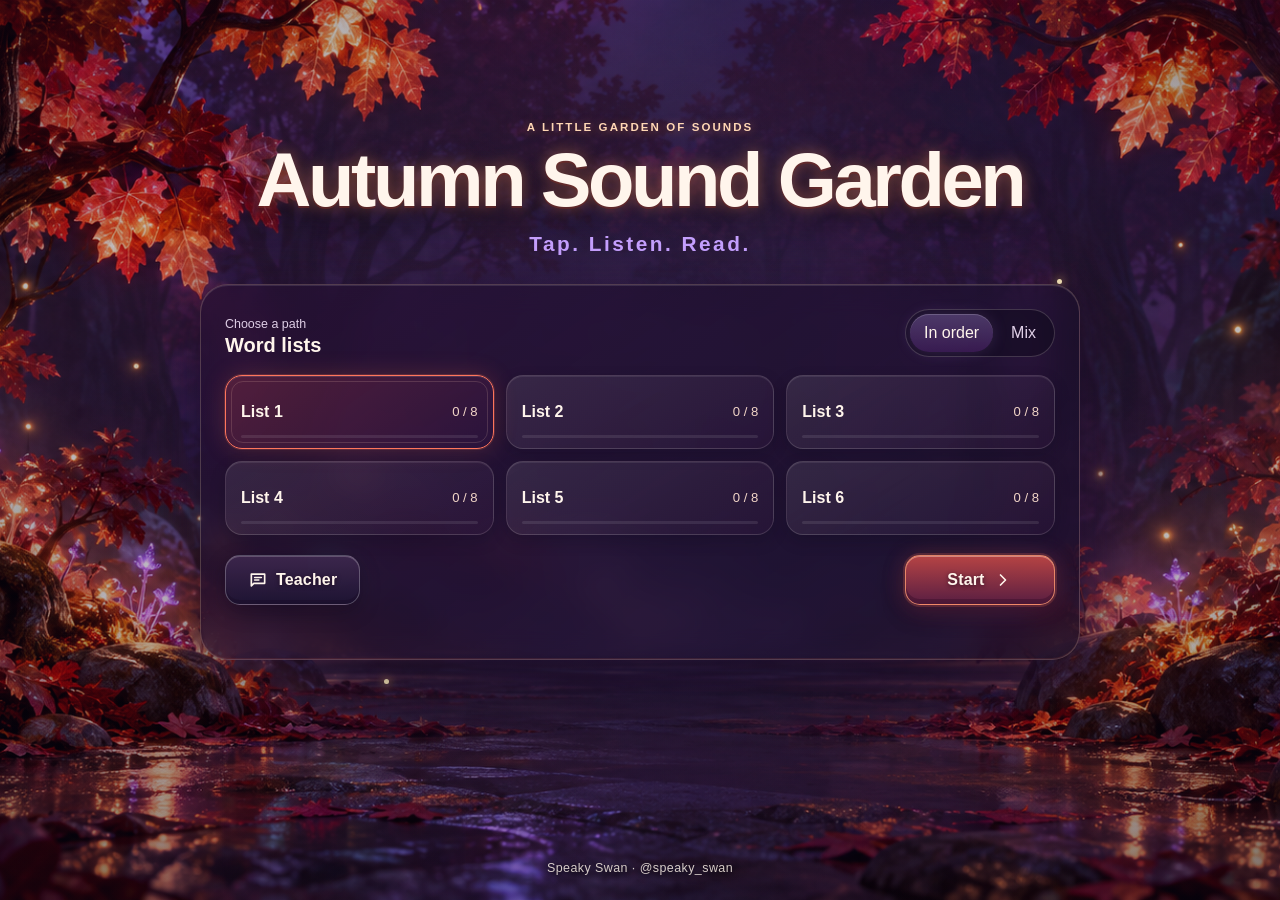
==== index.html @ d0f302c3 "Build Autumn Sound Garden phonics game" ====
<!doctype html>
<html lang="en">
<head>
  <meta charset="utf-8">
  <meta name="viewport" content="width=device-width, initial-scale=1, viewport-fit=cover">
  <meta name="theme-color" content="#190f2d">
  <meta name="description" content="A teacher-led phonics game for blending three-letter words.">
  <title>Autumn Sound Garden</title>
  <link rel="icon" href="data:image/svg+xml,%3Csvg xmlns='http://www.w3.org/2000/svg' viewBox='0 0 64 64'%3E%3Cpath fill='%23e9854b' d='M54 8C31 8 13 21 10 43c10 8 25 7 35-3C54 31 57 18 54 8Z'/%3E%3Cpath fill='none' stroke='%23fff5ec' stroke-width='4' stroke-linecap='round' d='M10 54c9-17 20-27 35-36'/%3E%3C/svg%3E">
  <link rel="stylesheet" href="styles.css">
</head>
<body>
  <div class="forest" aria-hidden="true"></div>
  <div class="ambient" aria-hidden="true">
    <i class="firefly f1"></i><i class="firefly f2"></i><i class="firefly f3"></i><i class="firefly f4"></i>
    <i class="leaf l1"></i><i class="leaf l2"></i><i class="leaf l3"></i><i class="leaf l4"></i>
  </div>

  <main class="app-shell">
    <section id="start-screen" class="screen start-screen active" aria-labelledby="start-title">
      <div class="brand-lockup">
        <span class="eyebrow">A little garden of sounds</span>
        <h1 id="start-title">Autumn Sound Garden</h1>
        <p class="tagline">Tap. Listen. Read.</p>
      </div>

      <div class="start-panel glass-panel">
        <div class="list-heading">
          <div>
            <span class="step-label">Choose a path</span>
            <h2>Word lists</h2>
          </div>
          <div class="order-control" aria-label="Word order">
            <button class="order-option active" type="button" data-order="in-order" aria-pressed="true">In order</button>
            <button class="order-option" type="button" data-order="mix" aria-pressed="false">Mix</button>
          </div>
        </div>
        <div id="list-grid" class="list-grid" aria-label="Choose a word list"></div>
        <div class="start-actions">
          <button id="teacher-button" class="button button-quiet" type="button">
            <svg aria-hidden="true" viewBox="0 0 24 24"><path d="M4 5h16v11H7l-3 3V5Z"/><path d="M8 9h8M8 12h5"/></svg>
            Teacher
          </button>
          <button id="start-button" class="button button-primary" type="button">
            <span>Start</span>
            <svg aria-hidden="true" viewBox="0 0 24 24"><path d="m9 6 6 6-6 6"/></svg>
          </button>
        </div>
        <div id="start-status" class="inline-status" role="status" aria-live="polite"></div>
      </div>
    </section>

    <section id="game-screen" class="screen game-screen" aria-labelledby="game-title" hidden>
      <header class="game-header">
        <div class="session-badge">
          <span id="game-title">List 1</span>
          <span class="dot" aria-hidden="true"></span>
          <span id="word-counter">1 / 8</span>
        </div>
        <div class="icon-actions">
          <button id="home-button" class="icon-button" type="button" aria-label="Home" title="Home">
            <svg aria-hidden="true" viewBox="0 0 24 24"><path d="m3 11 9-8 9 8"/><path d="M5 10v10h14V10M9 20v-6h6v6"/></svg>
          </button>
          <button id="effects-button" class="icon-button" type="button" aria-label="Sound effects on" aria-pressed="true" title="Sound effects: decorative only. Letter sounds stay on.">
            <svg aria-hidden="true" viewBox="0 0 24 24"><path d="M11 5 6.5 9H3v6h3.5l4.5 4V5Z"/><path class="sound-wave" d="M15 9a4 4 0 0 1 0 6M18 6a8 8 0 0 1 0 12"/></svg>
          </button>
          <button id="fullscreen-button" class="icon-button" type="button" aria-label="Full screen" title="Full screen">
            <svg aria-hidden="true" viewBox="0 0 24 24"><path d="M8 3H3v5M16 3h5v5M21 16v5h-5M8 21H3v-5"/></svg>
          </button>
        </div>
      </header>

      <div class="game-content">
        <div class="instruction-block">
          <span class="eyebrow">Listen closely</span>
          <h1>Tap each letter. Listen to the sounds.</h1>
        </div>

        <div id="letter-row" class="letter-row" aria-label="Word sounds"></div>

        <div class="read-reveal" aria-live="polite">
          <div id="reading-feedback" class="reading-feedback" hidden>
            <svg class="success-star" aria-hidden="true" viewBox="0 0 64 64"><path d="m32 5 7.8 15.8 17.5 2.5-12.7 12.4 3 17.4L32 44.9 16.4 53l3-17.4L6.7 23.3l17.5-2.5L32 5Z"/></svg>
            <span>Great reading!</span>
          </div>
          <span id="reveal-prompt">&nbsp;</span>
          <strong id="revealed-word" aria-hidden="true">&nbsp;</strong>
        </div>

        <div class="game-controls">
          <button id="sound-out-button" class="button button-warm" type="button">Sound it out</button>
          <button id="read-button" class="button button-violet button-microphone" type="button" title="Read the word into the microphone" aria-pressed="false">
            <svg aria-hidden="true" viewBox="0 0 24 24"><rect x="9" y="3" width="6" height="12" rx="3"/><path d="M5 11a7 7 0 0 0 14 0M12 18v3M9 21h6"/></svg>
            <span>Read aloud</span>
          </button>
          <button id="next-button" class="button button-primary" type="button" disabled title="Read the word aloud first">Next</button>
        </div>
        <button id="back-button" class="back-button" type="button">
          <svg aria-hidden="true" viewBox="0 0 24 24"><path d="m15 6-6 6 6 6"/></svg>
          Previous word
        </button>
        <div id="game-status" class="inline-status game-status" role="status" aria-live="polite"></div>
        <button id="retry-audio-button" class="button button-quiet retry-button" type="button" hidden>Repeat loading</button>
      </div>
      <div id="celebration" class="celebration" aria-hidden="true"></div>
    </section>

    <section id="complete-screen" class="screen complete-screen" aria-labelledby="complete-title" hidden>
      <div class="completion-orbit" aria-hidden="true"><span></span><span></span><span></span></div>
      <span class="eyebrow">The path is complete</span>
      <h1 id="complete-title">Well done!</h1>
      <p><strong>8</strong> words read</p>
      <div class="completion-actions">
        <button id="again-button" class="button button-primary" type="button">Read again</button>
        <button id="choose-button" class="button button-quiet" type="button">Choose a list</button>
      </div>
    </section>
  </main>

  <footer class="site-footer">
    <a class="author-link" href="https://vk.ru/speaky_swan" target="_blank" rel="noopener noreferrer" aria-label="Speaky Swan on VK — opens in a new tab">Speaky Swan · @speaky_swan</a>
  </footer>

  <dialog id="teacher-dialog" class="teacher-dialog" aria-labelledby="teacher-title">
    <div class="dialog-head">
      <div><span class="eyebrow">For the grown-up</span><h2 id="teacher-title">Teacher sound check</h2></div>
      <button id="close-teacher" class="icon-button" type="button" aria-label="Close teacher panel">
        <svg aria-hidden="true" viewBox="0 0 24 24"><path d="M5 5l14 14M19 5 5 19"/></svg>
      </button>
    </div>
    <p class="teacher-intro">Listen to the supplied British phonics clips. This technical player does not assess pronunciation.</p>
    <div class="teacher-settings">
      <label for="volume-range"><span>Phoneme volume</span><output id="volume-output">90%</output></label>
      <input id="volume-range" type="range" min="0" max="100" value="90">
      <label for="gap-range"><span>Gap between sounds</span><output id="gap-output">100 ms</output></label>
      <input id="gap-range" type="range" min="80" max="200" step="10" value="100">
    </div>
    <div id="teacher-sounds" class="teacher-sounds" aria-label="Phoneme sound checks"></div>
    <div id="teacher-status" class="inline-status" role="status" aria-live="polite"></div>
    <a class="author-link teacher-author" href="https://vk.ru/speaky_swan" target="_blank" rel="noopener noreferrer" aria-label="Speaky Swan on VK — opens in a new tab">Speaky Swan · @speaky_swan</a>
  </dialog>

  <script src="words.js"></script>
  <script src="audio.js"></script>
  <script src="app.js"></script>
</body>
</html>
---- styles.css ----
:root {
  color-scheme: dark;
  --plum: #190f2d;
  --indigo: #11182d;
  --berry: #4a183a;
  --copper: #e9854b;
  --coral: #ff765c;
  --amber: #f2ae55;
  --lilac: #c6a1ff;
  --mint: #96eee1;
  --cream: #fff5ec;
  --muted: #dfcfe6;
  --glass: rgba(24, 13, 40, 0.58);
  --line: rgba(255, 245, 236, 0.18);
  --shadow: 0 20px 50px rgba(7, 3, 18, 0.42);
  font-family: Andika, "Trebuchet MS", Arial, sans-serif;
}

* { box-sizing: border-box; }

html { min-width: 320px; min-height: 100%; background: var(--plum); }

body {
  min-width: 320px;
  min-height: 100vh;
  min-height: 100svh;
  margin: 0;
  overflow-x: hidden;
  color: var(--cream);
  background: var(--plum);
}

button, input { font: inherit; }
button { -webkit-tap-highlight-color: transparent; }

.forest {
  position: fixed;
  inset: 0;
  z-index: 0;
  pointer-events: none;
  background-color: var(--plum);
  background-image: url("assets/autumn-forest.png");
  background-position: center;
  background-size: cover;
  background-repeat: no-repeat;
}

.forest::before {
  content: "";
  position: absolute;
  inset: 0;
  background:
    radial-gradient(circle at 50% 42%, rgba(17, 8, 31, 0.02) 0 20%, rgba(13, 6, 27, 0.2) 62%, rgba(9, 3, 20, 0.42) 100%),
    linear-gradient(180deg, rgba(18, 8, 34, 0.18), transparent 36%, rgba(16, 6, 28, 0.18));
}

.ambient { position: fixed; inset: 0; z-index: 1; overflow: hidden; pointer-events: none; }
.ambient.muted { display: none; }
.firefly { position: absolute; width: 5px; height: 5px; border-radius: 50%; background: #fff0bd; box-shadow: 0 0 8px #ffcb69, 0 0 18px #ef794d; animation: drift 12s ease-in-out infinite alternate; }
.f1 { left: 18%; top: 38%; animation-delay: -2s; }
.f2 { right: 17%; top: 31%; animation-delay: -7s; animation-duration: 14s; }
.f3 { left: 30%; bottom: 24%; animation-delay: -4s; animation-duration: 16s; }
.f4 { right: 28%; bottom: 34%; animation-delay: -10s; animation-duration: 13s; }
.leaf { position: absolute; width: 15px; height: 9px; border-radius: 100% 0 100% 0; background: linear-gradient(135deg, var(--amber), var(--coral)); box-shadow: 0 0 9px rgba(255,118,92,.6); opacity: .6; animation: fall 15s linear infinite; }
.l1 { left: 9%; top: -3%; animation-delay: -3s; }
.l2 { left: 34%; top: -6%; animation-delay: -11s; animation-duration: 18s; }
.l3 { right: 18%; top: -4%; animation-delay: -6s; animation-duration: 17s; }
.l4 { right: 5%; top: -4%; animation-delay: -14s; animation-duration: 20s; }

.app-shell {
  position: relative;
  z-index: 2;
  width: min(1180px, calc(100% - 40px));
  min-height: calc(100vh - 64px);
  min-height: calc(100svh - 64px);
  margin: 0 auto;
  padding: max(28px, env(safe-area-inset-top)) 0 84px;
  display: flex;
}

.screen { width: 100%; margin: auto; animation: screen-in .45s ease-out both; }
.screen[hidden] { display: none !important; }

.eyebrow {
  display: block;
  margin-bottom: 8px;
  color: #ffd7b5;
  font-size: .72rem;
  line-height: 1.3;
  font-weight: 800;
  letter-spacing: .18em;
  text-transform: uppercase;
  text-shadow: 0 1px 10px rgba(233,133,75,.5);
}

.brand-lockup { text-align: center; margin-bottom: 28px; }
.brand-lockup h1, .instruction-block h1, .complete-screen h1 { margin: 0; text-wrap: balance; }
.brand-lockup h1 {
  font-size: clamp(2.35rem, 6vw, 4.75rem);
  line-height: .98;
  letter-spacing: -.045em;
  text-shadow: 0 2px 0 rgba(120,41,33,.5), 0 0 16px rgba(255,150,92,.48), 0 9px 30px rgba(12,4,20,.9);
}
.tagline { margin: 14px 0 0; color: var(--lilac); font-size: clamp(1rem, 2vw, 1.3rem); font-weight: 700; letter-spacing: .12em; }

.glass-panel {
  background: linear-gradient(145deg, rgba(38,16,51,.76), rgba(18,13,37,.56));
  border: 1px solid rgba(255,210,184,.22);
  border-radius: 28px;
  box-shadow: inset 0 1px rgba(255,255,255,.11), inset 0 -1px rgba(185,91,66,.16), var(--shadow), 0 0 60px rgba(83,31,95,.18);
  backdrop-filter: blur(14px) saturate(1.15);
  -webkit-backdrop-filter: blur(14px) saturate(1.15);
}

.start-screen { max-width: 880px; }
.start-panel { padding: 24px; }
.list-heading { display: flex; align-items: end; justify-content: space-between; gap: 20px; margin-bottom: 18px; }
.list-heading h2 { margin: 0; font-size: 1.25rem; }
.step-label { display: block; margin-bottom: 3px; color: var(--muted); font-size: .78rem; }
.order-control { display: inline-flex; gap: 4px; padding: 4px; border: 1px solid var(--line); border-radius: 999px; background: rgba(12,7,24,.44); }
.order-option { min-height: 38px; padding: 7px 14px; border: 0; border-radius: 999px; color: var(--muted); background: transparent; cursor: pointer; }
.order-option.active { color: var(--cream); background: linear-gradient(180deg, rgba(198,161,255,.3), rgba(94,43,130,.45)); box-shadow: inset 0 1px rgba(255,255,255,.18), 0 0 16px rgba(198,161,255,.15); }

.list-grid { display: grid; grid-template-columns: repeat(3, 1fr); gap: 12px; }
.list-card {
  position: relative;
  min-height: 74px;
  padding: 13px 15px;
  display: flex;
  align-items: center;
  justify-content: space-between;
  gap: 8px;
  color: var(--cream);
  text-align: left;
  border: 1px solid rgba(255,245,236,.14);
  border-radius: 17px;
  background: linear-gradient(150deg, rgba(255,255,255,.09), rgba(66,29,74,.18));
  box-shadow: inset 0 1px rgba(255,255,255,.08), 0 6px 16px rgba(7,3,18,.18);
  cursor: pointer;
  transition: transform .2s ease, border-color .2s ease, box-shadow .2s ease;
}
.list-card::after { content: ""; position: absolute; inset: 5px; border: 1px solid transparent; border-radius: 12px; pointer-events: none; }
.list-card:hover { transform: translateY(-2px); border-color: rgba(242,174,85,.5); }
.list-card.selected { border-color: var(--coral); background: linear-gradient(145deg, rgba(124,43,66,.5), rgba(51,21,70,.42)); box-shadow: inset 0 1px rgba(255,255,255,.12), 0 0 0 1px rgba(255,118,92,.18), 0 0 24px rgba(255,108,72,.2); }
.list-card.selected::after { border-color: rgba(255,210,184,.16); }
.list-name { font-weight: 800; }
.list-progress { color: #f2d6c8; font-size: .82rem; }
.list-progress-track { position: absolute; left: 15px; right: 15px; bottom: 10px; height: 3px; overflow: hidden; border-radius: 3px; background: rgba(255,255,255,.09); }
.list-progress-track span { display: block; height: 100%; border-radius: inherit; background: linear-gradient(90deg, var(--coral), var(--amber)); box-shadow: 0 0 8px var(--coral); }

.start-actions { display: flex; justify-content: space-between; align-items: center; gap: 14px; margin-top: 20px; }
.button {
  min-height: 50px;
  padding: 11px 22px;
  display: inline-flex;
  align-items: center;
  justify-content: center;
  gap: 8px;
  border: 1px solid rgba(255,255,255,.25);
  border-radius: 15px;
  color: var(--cream);
  font-weight: 800;
  letter-spacing: .01em;
  text-shadow: 0 1px 4px rgba(27,8,25,.75);
  box-shadow: inset 0 1px rgba(255,255,255,.2), inset 0 -4px rgba(20,7,30,.25), 0 7px 20px rgba(8,3,18,.28);
  cursor: pointer;
  transition: transform .16s ease, filter .16s ease, opacity .16s ease, box-shadow .16s ease;
}
.button svg { width: 20px; height: 20px; fill: none; stroke: currentColor; stroke-width: 2; stroke-linecap: round; stroke-linejoin: round; }
.button:hover:not(:disabled) { transform: translateY(-2px); filter: brightness(1.09); }
.button:active:not(:disabled) { transform: translateY(1px); }
.button:disabled { opacity: .38; cursor: not-allowed; filter: saturate(.6); }
.button-primary { min-width: 150px; border-color: rgba(255,156,114,.8); background: linear-gradient(180deg, rgba(189,70,69,.96), rgba(91,31,67,.96)); box-shadow: inset 0 1px rgba(255,231,216,.4), inset 0 -5px rgba(59,14,44,.45), 0 0 0 2px rgba(255,118,92,.18), 0 8px 22px rgba(65,11,42,.42), 0 0 25px rgba(255,118,92,.2); }
.button-quiet { background: linear-gradient(180deg, rgba(65,42,81,.84), rgba(29,20,51,.88)); }
.button-warm { border-color: rgba(242,174,85,.72); background: linear-gradient(180deg, rgba(143,58,57,.93), rgba(70,25,58,.96)); box-shadow: inset 0 1px rgba(255,231,216,.35), inset 0 -5px rgba(47,14,41,.4), 0 0 0 2px rgba(233,133,75,.12), 0 7px 20px rgba(35,9,31,.35); }
.button-violet { border-color: rgba(198,161,255,.72); background: linear-gradient(180deg, rgba(113,57,146,.94), rgba(54,28,87,.96)); box-shadow: inset 0 1px rgba(241,225,255,.35), inset 0 -5px rgba(31,14,58,.4), 0 0 0 2px rgba(198,161,255,.12), 0 7px 20px rgba(34,11,53,.35); }
.inline-status { min-height: 20px; margin-top: 10px; color: #ffe1c9; font-size: .85rem; text-align: center; }
.inline-status.error { color: #ffd0ca; }

.game-screen { max-width: 1120px; }
.game-header { min-height: 54px; display: flex; align-items: center; justify-content: center; position: relative; }
.session-badge { display: inline-flex; align-items: center; gap: 12px; padding: 9px 17px; border: 1px solid rgba(198,161,255,.28); border-radius: 999px; background: rgba(24,12,42,.54); box-shadow: inset 0 1px rgba(255,255,255,.12), 0 6px 20px rgba(11,4,24,.25); backdrop-filter: blur(10px); color: #eadbff; font-weight: 800; }
.dot { width: 4px; height: 4px; border-radius: 50%; background: var(--coral); box-shadow: 0 0 8px var(--coral); }
.icon-actions { position: absolute; right: 0; display: flex; gap: 8px; }
.icon-button { width: 50px; height: 50px; padding: 0; display: inline-grid; place-items: center; border: 1px solid rgba(255,245,236,.2); border-radius: 15px; color: var(--cream); background: linear-gradient(145deg, rgba(53,27,70,.68), rgba(20,14,40,.72)); box-shadow: inset 0 1px rgba(255,255,255,.12), 0 6px 18px rgba(7,3,18,.24); cursor: pointer; transition: transform .16s ease, opacity .16s ease, border-color .16s ease; }
.icon-button:hover { transform: translateY(-2px); border-color: rgba(242,174,85,.55); }
.icon-button svg { width: 25px; height: 25px; fill: none; stroke: currentColor; stroke-width: 1.9; stroke-linecap: round; stroke-linejoin: round; }
.icon-button[aria-pressed="false"] .sound-wave { opacity: .18; }

.game-content { display: flex; flex-direction: column; align-items: center; }
.instruction-block { margin: 22px 0 20px; text-align: center; }
.instruction-block h1 { font-size: clamp(1.15rem, 2.4vw, 1.65rem); text-shadow: 0 3px 14px rgba(12,4,24,.8); }

.letter-row { display: flex; justify-content: center; align-items: flex-start; gap: clamp(12px, 2.2vw, 24px); perspective: 1000px; }
.letter-wrap { position: relative; padding-bottom: 28px; }
.letter-tile {
  --tile-accent: var(--coral);
  position: relative;
  width: clamp(138px, 14vw, 170px);
  aspect-ratio: 1;
  padding: 0;
  display: grid;
  place-items: center;
  border: 2px solid color-mix(in srgb, var(--tile-accent) 82%, white 18%);
  border-radius: 28px;
  color: var(--cream);
  background:
    linear-gradient(145deg, rgba(255,255,255,.16), transparent 24%),
    radial-gradient(circle at 50% 72%, color-mix(in srgb, var(--tile-accent) 22%, transparent), transparent 62%),
    linear-gradient(180deg, rgba(64,24,70,.68), rgba(34,13,49,.82));
  box-shadow:
    inset 0 2px rgba(255,255,255,.35),
    inset 0 -9px rgba(12,5,27,.35),
    inset 0 0 24px color-mix(in srgb, var(--tile-accent) 23%, transparent),
    0 5px 0 color-mix(in srgb, var(--tile-accent) 55%, #3b163c 45%),
    0 11px 28px rgba(8,3,20,.5),
    0 0 0 5px color-mix(in srgb, var(--tile-accent) 14%, transparent),
    0 0 24px color-mix(in srgb, var(--tile-accent) 34%, transparent);
  cursor: pointer;
  transition: transform .16s ease, filter .2s ease, box-shadow .2s ease;
}
.letter-tile::before { content: ""; position: absolute; inset: 7px; border: 1px solid rgba(255,255,255,.25); border-radius: 21px; pointer-events: none; }
.letter-tile::after { content: ""; position: absolute; left: 19%; right: 19%; top: 9px; height: 3px; border-radius: 50%; background: rgba(255,255,255,.7); box-shadow: 0 0 10px white; opacity: .65; pointer-events: none; }
.letter-tile.vowel { --tile-accent: #b865ff; }
.letter-tile:hover { transform: translateY(-6px) rotateX(2deg); filter: brightness(1.08); }
.letter-tile:active { transform: translateY(1px) scale(.985); }
.letter-tile.playing { transform: translateY(-4px) scale(1.025); filter: brightness(1.2); box-shadow: inset 0 2px rgba(255,255,255,.5), inset 0 -9px rgba(12,5,27,.25), inset 0 0 34px color-mix(in srgb, var(--tile-accent) 42%, transparent), 0 5px 0 color-mix(in srgb, var(--tile-accent) 65%, #3b163c 35%), 0 13px 32px rgba(8,3,20,.56), 0 0 0 6px color-mix(in srgb, var(--tile-accent) 22%, transparent), 0 0 46px color-mix(in srgb, var(--tile-accent) 60%, transparent); }
.letter-glyph { font-size: clamp(6rem, 11vw, 8.6rem); line-height: 1; font-family: Andika, "Trebuchet MS", Arial, sans-serif; font-weight: 700; letter-spacing: -.05em; text-shadow: 0 5px 0 rgba(63,22,43,.45), 0 0 18px rgba(255,229,210,.25); transform: translateY(-3px); }
.speaker-mark { position: absolute; right: 15px; bottom: 14px; width: 22px; height: 22px; fill: none; stroke: #ffe6d4; stroke-width: 2; stroke-linecap: round; stroke-linejoin: round; opacity: .85; }
.heard-mark { position: absolute; left: 50%; bottom: 4px; width: 13px; height: 13px; border: 2px solid var(--coral); border-radius: 50%; transform: translateX(-50%); background: rgba(43,15,48,.8); box-shadow: 0 0 0 rgba(255,118,92,0); transition: background .2s ease, box-shadow .2s ease, transform .2s ease; }
.letter-wrap.vowel .heard-mark { border-color: var(--lilac); }
.letter-wrap.heard .heard-mark { background: #fff1dc; box-shadow: 0 0 7px #fff, 0 0 18px var(--coral); transform: translateX(-50%) scale(1.08); }
.letter-wrap.vowel.heard .heard-mark { box-shadow: 0 0 7px #fff, 0 0 18px var(--lilac); }

.read-reveal { min-height: 60px; margin: 0 0 5px; display: flex; align-items: baseline; justify-content: center; gap: 12px; color: #f4dfef; }
.read-reveal span { font-size: 1rem; }
.read-reveal strong { color: var(--cream); font-size: 2rem; letter-spacing: .08em; text-shadow: 0 0 17px rgba(198,161,255,.72); }
.reading-feedback { display: inline-flex; align-items: center; gap: 10px; color: #fff3c7; font-weight: 800; text-shadow: 0 0 14px rgba(242,174,85,.75); }
.reading-feedback[hidden] { display: none; }
.reading-feedback span { font-size: 1.2rem; }
.success-star { width: 42px; height: 42px; fill: #ffd36f; stroke: #fff3c7; stroke-width: 2; filter: drop-shadow(0 0 7px #f2ae55) drop-shadow(0 0 16px rgba(255,118,92,.8)); animation: star-pop .55s cubic-bezier(.2,.9,.25,1.25) both; }
.game-controls { display: flex; justify-content: center; gap: 14px; flex-wrap: wrap; }
.game-controls .button { min-width: 180px; }
.button-microphone svg { width: 23px; height: 23px; }
.button-microphone.listening { border-color: var(--mint); box-shadow: inset 0 1px rgba(255,255,255,.38), inset 0 -5px rgba(31,14,58,.4), 0 0 0 4px rgba(150,238,225,.14), 0 0 30px rgba(150,238,225,.38); animation: microphone-pulse 1.1s ease-in-out infinite alternate; }
.back-button { min-height: 48px; margin-top: 7px; padding: 8px 12px; display: flex; align-items: center; gap: 5px; border: 0; color: #e8d6e5; background: transparent; cursor: pointer; opacity: .86; }
.back-button:disabled { opacity: .3; cursor: not-allowed; }
.back-button svg { width: 19px; height: 19px; fill: none; stroke: currentColor; stroke-width: 2; stroke-linecap: round; stroke-linejoin: round; }
.game-status { min-height: 18px; margin-top: 0; }
.retry-button { min-height: 44px; margin-top: 6px; }
.retry-button[hidden] { display: none; }

.celebration { position: fixed; inset: 20% 10%; z-index: 1; pointer-events: none; opacity: 0; }
.celebration.active { animation: glow-wave .68s ease-out both; }

.complete-screen { max-width: 680px; text-align: center; }
.complete-screen h1 { font-size: clamp(3.5rem, 10vw, 7rem); line-height: 1; text-shadow: 0 0 18px rgba(255,147,88,.6), 0 8px 28px rgba(10,3,20,.9); }
.complete-screen p { margin: 17px 0 28px; color: #eadbea; font-size: 1.25rem; }
.complete-screen p strong { color: var(--amber); font-size: 2rem; }
.completion-actions { display: flex; justify-content: center; gap: 14px; flex-wrap: wrap; }
.completion-orbit { width: 108px; height: 70px; margin: 0 auto 14px; position: relative; }
.completion-orbit::before { content: ""; position: absolute; inset: 11px 27px; border-radius: 50%; border: 1px solid rgba(255,189,111,.58); box-shadow: inset 0 0 18px rgba(255,118,92,.24), 0 0 22px rgba(198,161,255,.18); }
.completion-orbit span { position: absolute; width: 13px; height: 8px; border-radius: 100% 0 100% 0; background: linear-gradient(135deg, var(--amber), var(--coral)); box-shadow: 0 0 12px var(--coral); }
.completion-orbit span:nth-child(1) { left: 12px; top: 12px; transform: rotate(35deg); }
.completion-orbit span:nth-child(2) { right: 10px; top: 17px; transform: rotate(120deg); }
.completion-orbit span:nth-child(3) { left: 48px; bottom: 0; transform: rotate(210deg); background: linear-gradient(135deg, var(--lilac), var(--mint)); box-shadow: 0 0 12px var(--lilac); }

.site-footer { position: fixed; z-index: 5; left: 50%; bottom: max(10px, env(safe-area-inset-bottom)); transform: translateX(-50%); }
.author-link { min-height: 44px; padding: 10px 14px; display: inline-flex; align-items: center; justify-content: center; border-radius: 999px; color: rgba(255,245,236,.82); font-size: .78rem; letter-spacing: .035em; text-decoration: none; text-shadow: 0 2px 6px rgba(8,3,16,.95); transition: color .15s ease, background .15s ease; white-space: nowrap; }
.author-link:hover { color: white; background: rgba(23,10,38,.45); }

.teacher-dialog {
  width: min(720px, calc(100% - 28px));
  max-height: min(820px, calc(100vh - 28px));
  max-height: min(820px, calc(100svh - 28px));
  padding: 24px;
  overflow: auto;
  border: 1px solid rgba(255,184,141,.34);
  border-radius: 26px;
  color: var(--cream);
  background: linear-gradient(145deg, rgba(42,18,54,.97), rgba(16,13,34,.98));
  box-shadow: inset 0 1px rgba(255,255,255,.12), 0 30px 80px rgba(4,1,12,.68), 0 0 44px rgba(145,62,101,.24);
}
.teacher-dialog::backdrop { background: rgba(8,3,18,.7); backdrop-filter: blur(5px); }
.dialog-head { display: flex; align-items: center; justify-content: space-between; gap: 20px; }
.dialog-head h2 { margin: 0; font-size: 1.7rem; }
.teacher-intro { margin: 15px 0; color: var(--muted); line-height: 1.5; }
.teacher-settings { display: grid; grid-template-columns: 1fr 1fr; gap: 8px 24px; padding: 15px; border: 1px solid var(--line); border-radius: 17px; background: rgba(9,5,22,.28); }
.teacher-settings label { display: flex; justify-content: space-between; gap: 15px; color: #efdfeb; font-size: .86rem; }
.teacher-settings output { color: var(--amber); }
.teacher-settings input { width: 100%; accent-color: var(--coral); min-height: 30px; }
.teacher-sounds { display: grid; grid-template-columns: repeat(4, 1fr); gap: 9px; margin-top: 16px; }
.sound-check { min-height: 54px; display: flex; justify-content: center; align-items: center; gap: 8px; border: 1px solid rgba(255,245,236,.15); border-radius: 13px; color: var(--cream); background: rgba(255,255,255,.055); cursor: pointer; }
.sound-check:hover { border-color: rgba(198,161,255,.55); background: rgba(198,161,255,.1); }
.sound-check.playing { border-color: var(--coral); box-shadow: 0 0 18px rgba(255,118,92,.25); }
.sound-letter { font-size: 1.2rem; font-weight: 800; }
.phoneme { color: #d9c4e4; font-size: .78rem; }
.teacher-author { display: flex; width: max-content; margin: 4px auto -10px; }

:focus-visible { outline: 3px solid var(--mint); outline-offset: 3px; }

@keyframes screen-in { from { opacity: 0; transform: translateY(12px); } to { opacity: 1; transform: none; } }
@keyframes drift { 0% { transform: translate(-8px, 6px); opacity: .35; } 55% { opacity: 1; } 100% { transform: translate(14px, -9px); opacity: .5; } }
@keyframes fall { from { transform: translateY(-8vh) rotate(0deg); opacity: 0; } 12% { opacity: .55; } to { transform: translateY(112vh) translateX(60px) rotate(480deg); opacity: 0; } }
@keyframes glow-wave { 0% { opacity: 0; box-shadow: inset 0 0 0 0 rgba(198,161,255,.5); } 28% { opacity: 1; box-shadow: inset 0 0 80px 8px rgba(255,118,92,.28), 0 0 50px rgba(198,161,255,.24); } 100% { opacity: 0; box-shadow: inset 0 0 180px 30px transparent; } }
@keyframes microphone-pulse { from { transform: scale(1); filter: brightness(1); } to { transform: scale(1.025); filter: brightness(1.16); } }
@keyframes star-pop { 0% { opacity: 0; transform: scale(.35) rotate(-22deg); } 72% { opacity: 1; transform: scale(1.16) rotate(7deg); } 100% { transform: scale(1) rotate(0); } }

@media (max-width: 760px) {
  .app-shell { width: min(100% - 24px, 620px); padding-top: max(18px, env(safe-area-inset-top)); padding-bottom: 72px; }
  .brand-lockup { margin-bottom: 18px; }
  .start-panel { padding: 17px; border-radius: 22px; }
  .list-grid { grid-template-columns: repeat(2, 1fr); gap: 9px; }
  .list-card { min-height: 67px; }
  .list-heading { align-items: center; }
  .icon-actions { position: static; }
  .game-header { justify-content: space-between; }
  .session-badge { gap: 8px; padding: 8px 12px; font-size: .88rem; }
  .icon-button { width: 46px; height: 46px; border-radius: 13px; }
  .instruction-block { margin: 18px 0 17px; }
  .letter-row { width: 100%; gap: clamp(8px, 2.5vw, 14px); }
  .letter-wrap { flex: 1 1 0; min-width: 0; }
  .letter-tile { width: 100%; max-width: 150px; margin: auto; border-radius: clamp(17px, 5vw, 25px); }
  .letter-tile::before { border-radius: clamp(12px, 4vw, 19px); }
  .letter-glyph { font-size: clamp(4.2rem, 23vw, 7.3rem); }
  .speaker-mark { width: 18px; height: 18px; right: 11px; bottom: 11px; }
  .read-reveal { min-height: 57px; margin-bottom: 2px; }
  .game-controls { display: grid; width: min(100%, 430px); grid-template-columns: 1fr 1fr; gap: 10px; }
  .game-controls .button { min-width: 0; padding: 10px 12px; }
  .game-controls .button:last-child { grid-column: 1 / -1; width: 62%; margin: auto; }
  .teacher-settings { grid-template-columns: 1fr; }
  .teacher-sounds { grid-template-columns: repeat(3, 1fr); }
}

@media (max-width: 480px) {
  .brand-lockup h1 { font-size: clamp(2.25rem, 12vw, 3.2rem); }
  .list-heading { align-items: flex-start; flex-direction: column; gap: 11px; }
  .order-control { align-self: stretch; }
  .order-option { flex: 1; }
  .list-card { padding: 11px 12px; }
  .start-actions { align-items: stretch; }
  .start-actions .button { flex: 1; min-width: 0; padding-inline: 12px; }
  .game-header { align-items: flex-start; }
  .icon-actions { gap: 5px; }
  .icon-button { width: 43px; height: 43px; }
  .session-badge { min-height: 43px; }
  .instruction-block h1 { font-size: 1.04rem; }
  .letter-row { gap: 8px; }
  .letter-wrap { padding-bottom: 24px; }
  .letter-tile { border-width: 1.5px; box-shadow: inset 0 2px rgba(255,255,255,.3), inset 0 -6px rgba(12,5,27,.32), inset 0 0 18px color-mix(in srgb, var(--tile-accent) 20%, transparent), 0 4px 0 color-mix(in srgb, var(--tile-accent) 52%, #3b163c 48%), 0 8px 20px rgba(8,3,20,.48), 0 0 0 3px color-mix(in srgb, var(--tile-accent) 14%, transparent), 0 0 18px color-mix(in srgb, var(--tile-accent) 30%, transparent); }
  .letter-glyph { font-size: clamp(3.8rem, 24vw, 6.7rem); }
  .speaker-mark { right: 8px; bottom: 8px; }
  .read-reveal { flex-direction: column; align-items: center; gap: 0; min-height: 68px; }
  .read-reveal strong { line-height: 1.05; }
  .button { min-height: 48px; }
  .teacher-dialog { padding: 18px; }
  .teacher-sounds { grid-template-columns: repeat(3, 1fr); gap: 7px; }
  .sound-check { min-height: 51px; }
}

@media (max-height: 760px) and (min-width: 761px) {
  .app-shell { padding-top: 14px; padding-bottom: 60px; }
  .game-header { min-height: 48px; }
  .instruction-block { margin: 10px 0 12px; }
  .letter-tile { width: clamp(122px, 17vh, 150px); border-radius: 24px; }
  .letter-glyph { font-size: clamp(5.5rem, 15vh, 7.5rem); }
  .letter-wrap { padding-bottom: 24px; }
  .read-reveal { min-height: 48px; }
  .button { min-height: 46px; }
  .back-button { min-height: 38px; margin-top: 2px; }
  .brand-lockup { margin-bottom: 15px; }
  .brand-lockup h1 { font-size: 3.4rem; }
  .start-panel { padding-block: 18px; }
  .list-card { min-height: 64px; }
}

@media (prefers-reduced-motion: reduce) {
  *, *::before, *::after { scroll-behavior: auto !important; animation-duration: .01ms !important; animation-iteration-count: 1 !important; transition-duration: .01ms !important; }
  .ambient { display: none; }
}
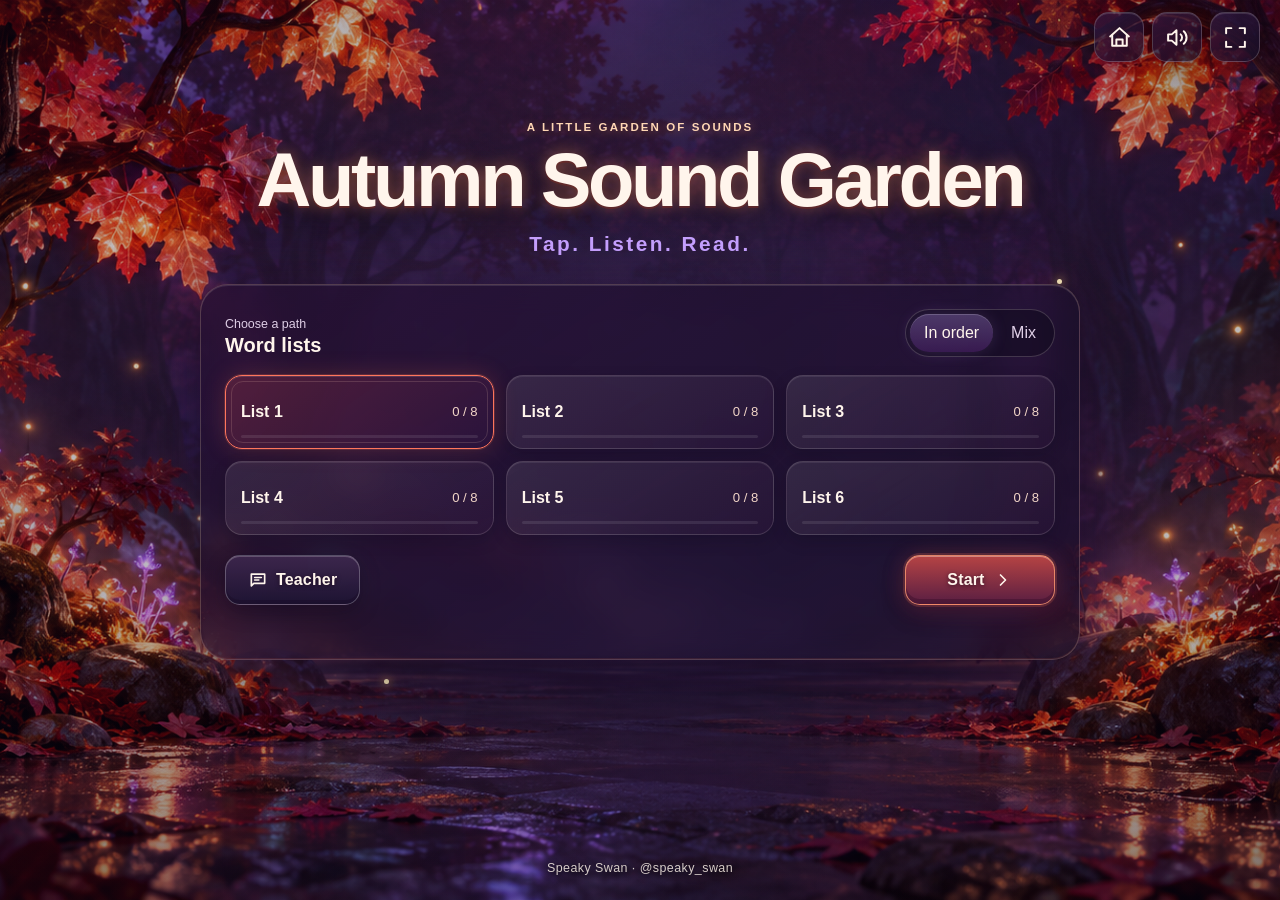
==== commit 217daef4: "Show global controls on the start screen" ====
--- a/index.html
+++ b/index.html
@@ -17,6 +17,18 @@
   </div>
 
   <main class="app-shell">
+    <div class="icon-actions global-actions" aria-label="Game controls">
+      <button id="home-button" class="icon-button" type="button" aria-label="Home" title="Home">
+        <svg aria-hidden="true" viewBox="0 0 24 24"><path d="m3 11 9-8 9 8"/><path d="M5 10v10h14V10M9 20v-6h6v6"/></svg>
+      </button>
+      <button id="effects-button" class="icon-button" type="button" aria-label="Sound effects on" aria-pressed="true" title="Sound effects: decorative only. Letter sounds stay on.">
+        <svg aria-hidden="true" viewBox="0 0 24 24"><path d="M11 5 6.5 9H3v6h3.5l4.5 4V5Z"/><path class="sound-wave" d="M15 9a4 4 0 0 1 0 6M18 6a8 8 0 0 1 0 12"/></svg>
+      </button>
+      <button id="fullscreen-button" class="icon-button" type="button" aria-label="Full screen" title="Full screen">
+        <svg aria-hidden="true" viewBox="0 0 24 24"><path d="M8 3H3v5M16 3h5v5M21 16v5h-5M8 21H3v-5"/></svg>
+      </button>
+    </div>
+
     <section id="start-screen" class="screen start-screen active" aria-labelledby="start-title">
       <div class="brand-lockup">
         <span class="eyebrow">A little garden of sounds</span>
@@ -56,17 +68,6 @@
           <span id="game-title">List 1</span>
           <span class="dot" aria-hidden="true"></span>
           <span id="word-counter">1 / 8</span>
-        </div>
-        <div class="icon-actions">
-          <button id="home-button" class="icon-button" type="button" aria-label="Home" title="Home">
-            <svg aria-hidden="true" viewBox="0 0 24 24"><path d="m3 11 9-8 9 8"/><path d="M5 10v10h14V10M9 20v-6h6v6"/></svg>
-          </button>
-          <button id="effects-button" class="icon-button" type="button" aria-label="Sound effects on" aria-pressed="true" title="Sound effects: decorative only. Letter sounds stay on.">
-            <svg aria-hidden="true" viewBox="0 0 24 24"><path d="M11 5 6.5 9H3v6h3.5l4.5 4V5Z"/><path class="sound-wave" d="M15 9a4 4 0 0 1 0 6M18 6a8 8 0 0 1 0 12"/></svg>
-          </button>
-          <button id="fullscreen-button" class="icon-button" type="button" aria-label="Full screen" title="Full screen">
-            <svg aria-hidden="true" viewBox="0 0 24 24"><path d="M8 3H3v5M16 3h5v5M21 16v5h-5M8 21H3v-5"/></svg>
-          </button>
         </div>
       </header>
 
--- a/styles.css
+++ b/styles.css
@@ -181,7 +181,8 @@
 .game-header { min-height: 54px; display: flex; align-items: center; justify-content: center; position: relative; }
 .session-badge { display: inline-flex; align-items: center; gap: 12px; padding: 9px 17px; border: 1px solid rgba(198,161,255,.28); border-radius: 999px; background: rgba(24,12,42,.54); box-shadow: inset 0 1px rgba(255,255,255,.12), 0 6px 20px rgba(11,4,24,.25); backdrop-filter: blur(10px); color: #eadbff; font-weight: 800; }
 .dot { width: 4px; height: 4px; border-radius: 50%; background: var(--coral); box-shadow: 0 0 8px var(--coral); }
-.icon-actions { position: absolute; right: 0; display: flex; gap: 8px; }
+.icon-actions { display: flex; gap: 8px; }
+.global-actions { position: fixed; z-index: 6; top: max(12px, env(safe-area-inset-top)); right: max(20px, env(safe-area-inset-right)); }
 .icon-button { width: 50px; height: 50px; padding: 0; display: inline-grid; place-items: center; border: 1px solid rgba(255,245,236,.2); border-radius: 15px; color: var(--cream); background: linear-gradient(145deg, rgba(53,27,70,.68), rgba(20,14,40,.72)); box-shadow: inset 0 1px rgba(255,255,255,.12), 0 6px 18px rgba(7,3,18,.24); cursor: pointer; transition: transform .16s ease, opacity .16s ease, border-color .16s ease; }
 .icon-button:hover { transform: translateY(-2px); border-color: rgba(242,174,85,.55); }
 .icon-button svg { width: 25px; height: 25px; fill: none; stroke: currentColor; stroke-width: 1.9; stroke-linecap: round; stroke-linejoin: round; }
@@ -313,7 +314,6 @@
   .list-grid { grid-template-columns: repeat(2, 1fr); gap: 9px; }
   .list-card { min-height: 67px; }
   .list-heading { align-items: center; }
-  .icon-actions { position: static; }
   .game-header { justify-content: space-between; }
   .session-badge { gap: 8px; padding: 8px 12px; font-size: .88rem; }
   .icon-button { width: 46px; height: 46px; border-radius: 13px; }
@@ -333,6 +333,7 @@
 }
 
 @media (max-width: 480px) {
+  .start-screen { padding-top: 28px; }
   .brand-lockup h1 { font-size: clamp(2.25rem, 12vw, 3.2rem); }
   .list-heading { align-items: flex-start; flex-direction: column; gap: 11px; }
   .order-control { align-self: stretch; }
@@ -341,7 +342,7 @@
   .start-actions { align-items: stretch; }
   .start-actions .button { flex: 1; min-width: 0; padding-inline: 12px; }
   .game-header { align-items: flex-start; }
-  .icon-actions { gap: 5px; }
+  .global-actions { top: max(4px, env(safe-area-inset-top)); right: max(10px, env(safe-area-inset-right)); gap: 5px; }
   .icon-button { width: 43px; height: 43px; }
   .session-badge { min-height: 43px; }
   .instruction-block h1 { font-size: 1.04rem; }
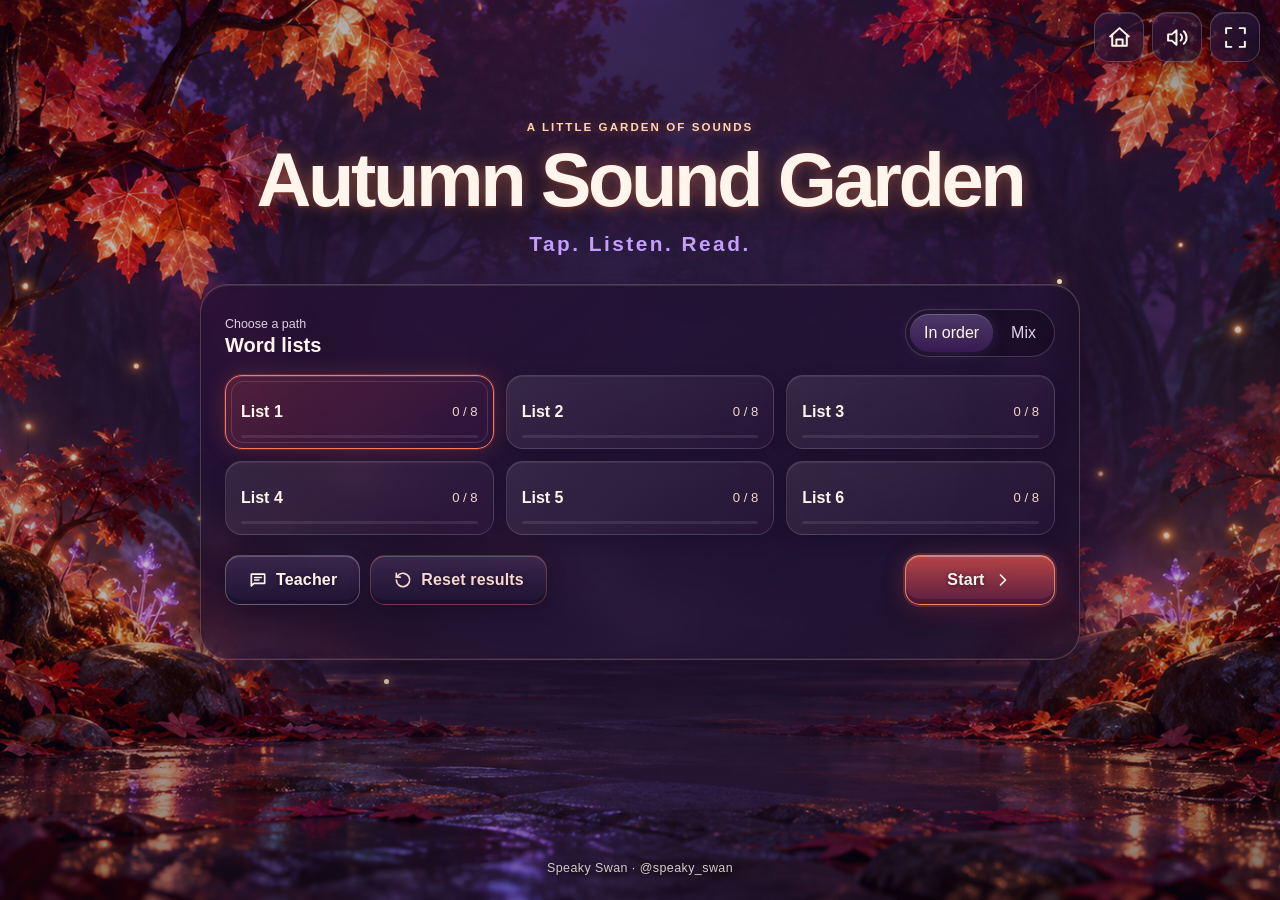
==== commit a0fe76e1: "Add progress reset control" ====
--- a/index.html
+++ b/index.html
@@ -49,10 +49,16 @@
         </div>
         <div id="list-grid" class="list-grid" aria-label="Choose a word list"></div>
         <div class="start-actions">
-          <button id="teacher-button" class="button button-quiet" type="button">
-            <svg aria-hidden="true" viewBox="0 0 24 24"><path d="M4 5h16v11H7l-3 3V5Z"/><path d="M8 9h8M8 12h5"/></svg>
-            Teacher
-          </button>
+          <div class="start-secondary-actions">
+            <button id="teacher-button" class="button button-quiet" type="button">
+              <svg aria-hidden="true" viewBox="0 0 24 24"><path d="M4 5h16v11H7l-3 3V5Z"/><path d="M8 9h8M8 12h5"/></svg>
+              Teacher
+            </button>
+            <button id="reset-results-button" class="button button-quiet button-reset" type="button">
+              <svg aria-hidden="true" viewBox="0 0 24 24"><path d="M4 12a8 8 0 1 0 2.3-5.7L4 8.6"/><path d="M4 4v4.6h4.6"/></svg>
+              Reset results
+            </button>
+          </div>
           <button id="start-button" class="button button-primary" type="button">
             <span>Start</span>
             <svg aria-hidden="true" viewBox="0 0 24 24"><path d="m9 6 6 6-6 6"/></svg>
--- a/styles.css
+++ b/styles.css
@@ -149,6 +149,7 @@
 .list-progress-track span { display: block; height: 100%; border-radius: inherit; background: linear-gradient(90deg, var(--coral), var(--amber)); box-shadow: 0 0 8px var(--coral); }
 
 .start-actions { display: flex; justify-content: space-between; align-items: center; gap: 14px; margin-top: 20px; }
+.start-secondary-actions { display: flex; align-items: center; gap: 10px; }
 .button {
   min-height: 50px;
   padding: 11px 22px;
@@ -172,6 +173,7 @@
 .button:disabled { opacity: .38; cursor: not-allowed; filter: saturate(.6); }
 .button-primary { min-width: 150px; border-color: rgba(255,156,114,.8); background: linear-gradient(180deg, rgba(189,70,69,.96), rgba(91,31,67,.96)); box-shadow: inset 0 1px rgba(255,231,216,.4), inset 0 -5px rgba(59,14,44,.45), 0 0 0 2px rgba(255,118,92,.18), 0 8px 22px rgba(65,11,42,.42), 0 0 25px rgba(255,118,92,.2); }
 .button-quiet { background: linear-gradient(180deg, rgba(65,42,81,.84), rgba(29,20,51,.88)); }
+.button-reset { color: #f5d8d2; border-color: rgba(255,118,92,.28); }
 .button-warm { border-color: rgba(242,174,85,.72); background: linear-gradient(180deg, rgba(143,58,57,.93), rgba(70,25,58,.96)); box-shadow: inset 0 1px rgba(255,231,216,.35), inset 0 -5px rgba(47,14,41,.4), 0 0 0 2px rgba(233,133,75,.12), 0 7px 20px rgba(35,9,31,.35); }
 .button-violet { border-color: rgba(198,161,255,.72); background: linear-gradient(180deg, rgba(113,57,146,.94), rgba(54,28,87,.96)); box-shadow: inset 0 1px rgba(241,225,255,.35), inset 0 -5px rgba(31,14,58,.4), 0 0 0 2px rgba(198,161,255,.12), 0 7px 20px rgba(34,11,53,.35); }
 .inline-status { min-height: 20px; margin-top: 10px; color: #ffe1c9; font-size: .85rem; text-align: center; }
@@ -341,6 +343,9 @@
   .list-card { padding: 11px 12px; }
   .start-actions { align-items: stretch; }
   .start-actions .button { flex: 1; min-width: 0; padding-inline: 12px; }
+  .start-actions { display: grid; grid-template-columns: 1fr 1fr; }
+  .start-secondary-actions { display: contents; }
+  .start-actions #start-button { grid-column: 1 / -1; }
   .game-header { align-items: flex-start; }
   .global-actions { top: max(4px, env(safe-area-inset-top)); right: max(10px, env(safe-area-inset-right)); gap: 5px; }
   .icon-button { width: 43px; height: 43px; }
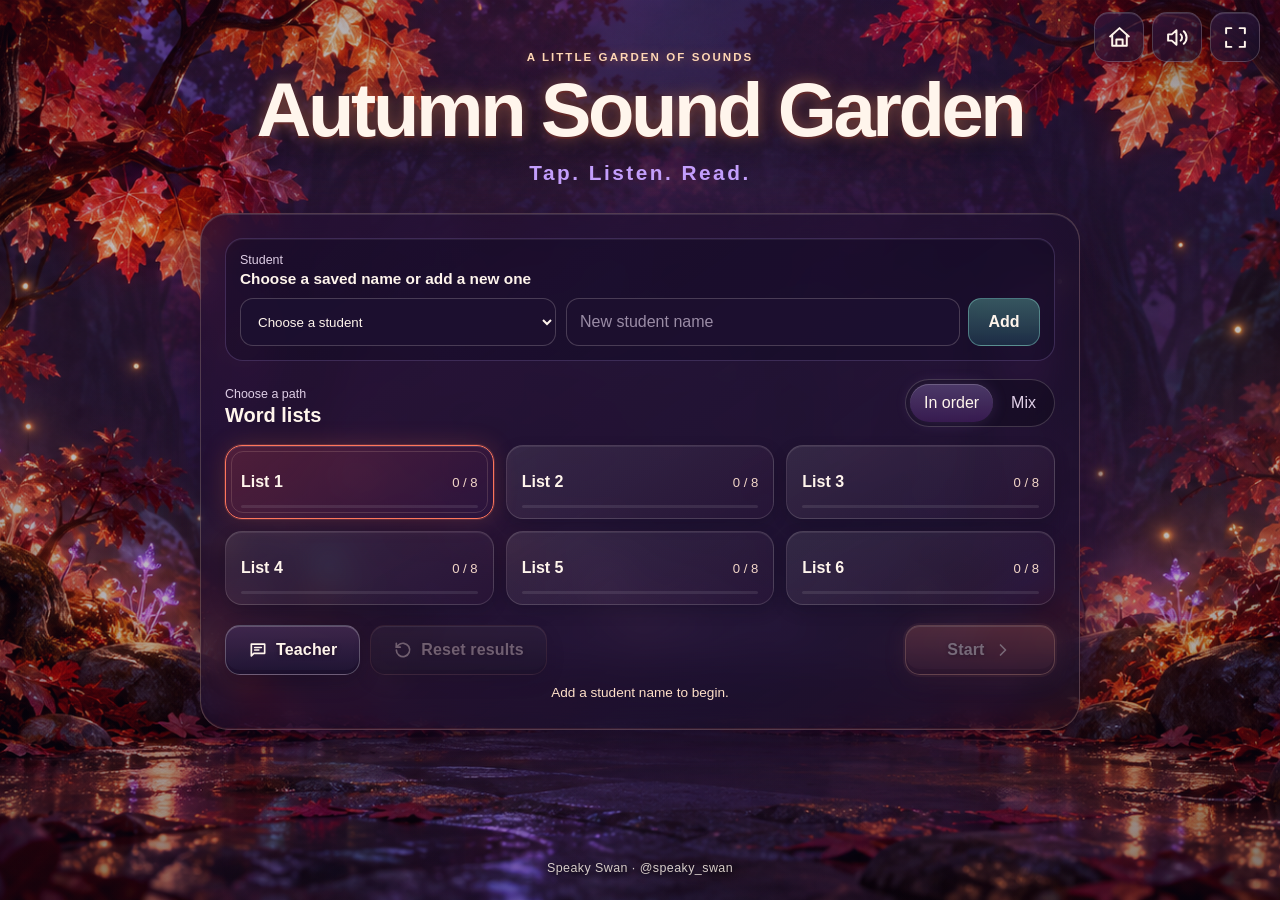
==== commit 04669873: "Add student profiles and lesson resume" ====
--- a/index.html
+++ b/index.html
@@ -37,6 +37,29 @@
       </div>
 
       <div class="start-panel glass-panel">
+        <section class="student-panel" aria-labelledby="student-title">
+          <div class="student-heading">
+            <span class="step-label">Student</span>
+            <strong id="student-title">Choose a saved name or add a new one</strong>
+          </div>
+          <div class="student-controls">
+            <label class="sr-only" for="student-select">Saved students</label>
+            <select id="student-select" aria-label="Choose a saved student">
+              <option value="">Choose a student</option>
+            </select>
+            <div class="student-create">
+              <label class="sr-only" for="student-name-input">New student name</label>
+              <input id="student-name-input" type="text" maxlength="30" autocomplete="name" placeholder="New student name">
+              <button id="add-student-button" class="student-add-button" type="button">Add</button>
+            </div>
+          </div>
+          <button id="continue-session-button" class="continue-session" type="button" hidden>
+            <span>Continue</span>
+            <strong id="continue-session-detail"></strong>
+            <svg aria-hidden="true" viewBox="0 0 24 24"><path d="m9 6 6 6-6 6"/></svg>
+          </button>
+        </section>
+
         <div class="list-heading">
           <div>
             <span class="step-label">Choose a path</span>
@@ -54,12 +77,12 @@
               <svg aria-hidden="true" viewBox="0 0 24 24"><path d="M4 5h16v11H7l-3 3V5Z"/><path d="M8 9h8M8 12h5"/></svg>
               Teacher
             </button>
-            <button id="reset-results-button" class="button button-quiet button-reset" type="button">
+            <button id="reset-results-button" class="button button-quiet button-reset" type="button" disabled>
               <svg aria-hidden="true" viewBox="0 0 24 24"><path d="M4 12a8 8 0 1 0 2.3-5.7L4 8.6"/><path d="M4 4v4.6h4.6"/></svg>
               Reset results
             </button>
           </div>
-          <button id="start-button" class="button button-primary" type="button">
+          <button id="start-button" class="button button-primary" type="button" disabled>
             <span>Start</span>
             <svg aria-hidden="true" viewBox="0 0 24 24"><path d="m9 6 6 6-6 6"/></svg>
           </button>
@@ -139,8 +162,8 @@
     <div class="teacher-settings">
       <label for="volume-range"><span>Phoneme volume</span><output id="volume-output">90%</output></label>
       <input id="volume-range" type="range" min="0" max="100" value="90">
-      <label for="gap-range"><span>Gap between sounds</span><output id="gap-output">100 ms</output></label>
-      <input id="gap-range" type="range" min="80" max="200" step="10" value="100">
+      <label for="gap-range"><span>Gap between sounds</span><output id="gap-output">0.3 s</output></label>
+      <input id="gap-range" type="range" min="0" max="2000" step="100" value="300">
     </div>
     <div id="teacher-sounds" class="teacher-sounds" aria-label="Phoneme sound checks"></div>
     <div id="teacher-status" class="inline-status" role="status" aria-live="polite"></div>
--- a/styles.css
+++ b/styles.css
@@ -17,6 +17,7 @@
 }
 
 * { box-sizing: border-box; }
+.sr-only { position: absolute; width: 1px; height: 1px; padding: 0; margin: -1px; overflow: hidden; clip: rect(0, 0, 0, 0); white-space: nowrap; border: 0; }
 
 html { min-width: 320px; min-height: 100%; background: var(--plum); }
 
@@ -114,6 +115,23 @@
 
 .start-screen { max-width: 880px; }
 .start-panel { padding: 24px; }
+.student-panel { margin-bottom: 18px; padding: 14px; border: 1px solid rgba(198,161,255,.2); border-radius: 18px; background: rgba(12,7,28,.32); box-shadow: inset 0 1px rgba(255,255,255,.06); }
+.student-heading { margin-bottom: 10px; }
+.student-heading strong { display: block; color: var(--cream); font-size: .96rem; }
+.student-controls { display: grid; grid-template-columns: minmax(190px, .8fr) minmax(280px, 1.2fr); gap: 10px; }
+.student-controls select, .student-create input { width: 100%; min-height: 48px; border: 1px solid rgba(255,245,236,.2); border-radius: 13px; color: var(--cream); background: rgba(29,16,48,.88); outline: none; }
+.student-controls select { padding: 9px 38px 9px 13px; cursor: pointer; }
+.student-controls select option { color: #21122f; background: #fff5ec; }
+.student-create { display: grid; grid-template-columns: minmax(0, 1fr) auto; gap: 8px; }
+.student-create input { padding: 9px 13px; }
+.student-create input::placeholder { color: rgba(223,207,230,.65); }
+.student-add-button { min-width: 72px; min-height: 48px; padding: 8px 15px; border: 1px solid rgba(150,238,225,.38); border-radius: 13px; color: var(--cream); font-weight: 800; background: linear-gradient(180deg, rgba(62,104,108,.8), rgba(30,49,72,.9)); cursor: pointer; }
+.student-controls select:focus-visible, .student-create input:focus-visible, .student-add-button:focus-visible { outline: 3px solid var(--mint); outline-offset: 2px; }
+.continue-session { width: 100%; min-height: 52px; margin-top: 10px; padding: 9px 14px; display: grid; grid-template-columns: auto 1fr auto; align-items: center; gap: 10px; border: 1px solid rgba(242,174,85,.58); border-radius: 14px; color: var(--cream); text-align: left; background: linear-gradient(135deg, rgba(139,58,66,.82), rgba(69,33,92,.88)); box-shadow: inset 0 1px rgba(255,255,255,.18), 0 0 20px rgba(255,118,92,.12); cursor: pointer; }
+.continue-session[hidden] { display: none; }
+.continue-session > span { color: #ffd6b8; font-size: .78rem; font-weight: 800; text-transform: uppercase; letter-spacing: .1em; }
+.continue-session strong { font-size: .95rem; }
+.continue-session svg { width: 21px; height: 21px; fill: none; stroke: currentColor; stroke-width: 2; stroke-linecap: round; stroke-linejoin: round; }
 .list-heading { display: flex; align-items: end; justify-content: space-between; gap: 20px; margin-bottom: 18px; }
 .list-heading h2 { margin: 0; font-size: 1.25rem; }
 .step-label { display: block; margin-bottom: 3px; color: var(--muted); font-size: .78rem; }
@@ -313,6 +331,7 @@
   .app-shell { width: min(100% - 24px, 620px); padding-top: max(18px, env(safe-area-inset-top)); padding-bottom: 72px; }
   .brand-lockup { margin-bottom: 18px; }
   .start-panel { padding: 17px; border-radius: 22px; }
+  .student-controls { grid-template-columns: 1fr; }
   .list-grid { grid-template-columns: repeat(2, 1fr); gap: 9px; }
   .list-card { min-height: 67px; }
   .list-heading { align-items: center; }
@@ -332,6 +351,7 @@
   .game-controls .button:last-child { grid-column: 1 / -1; width: 62%; margin: auto; }
   .teacher-settings { grid-template-columns: 1fr; }
   .teacher-sounds { grid-template-columns: repeat(3, 1fr); }
+  .site-footer { position: relative; left: auto; bottom: auto; transform: none; display: flex; justify-content: center; margin-top: -64px; padding-bottom: max(8px, env(safe-area-inset-bottom)); }
 }
 
 @media (max-width: 480px) {
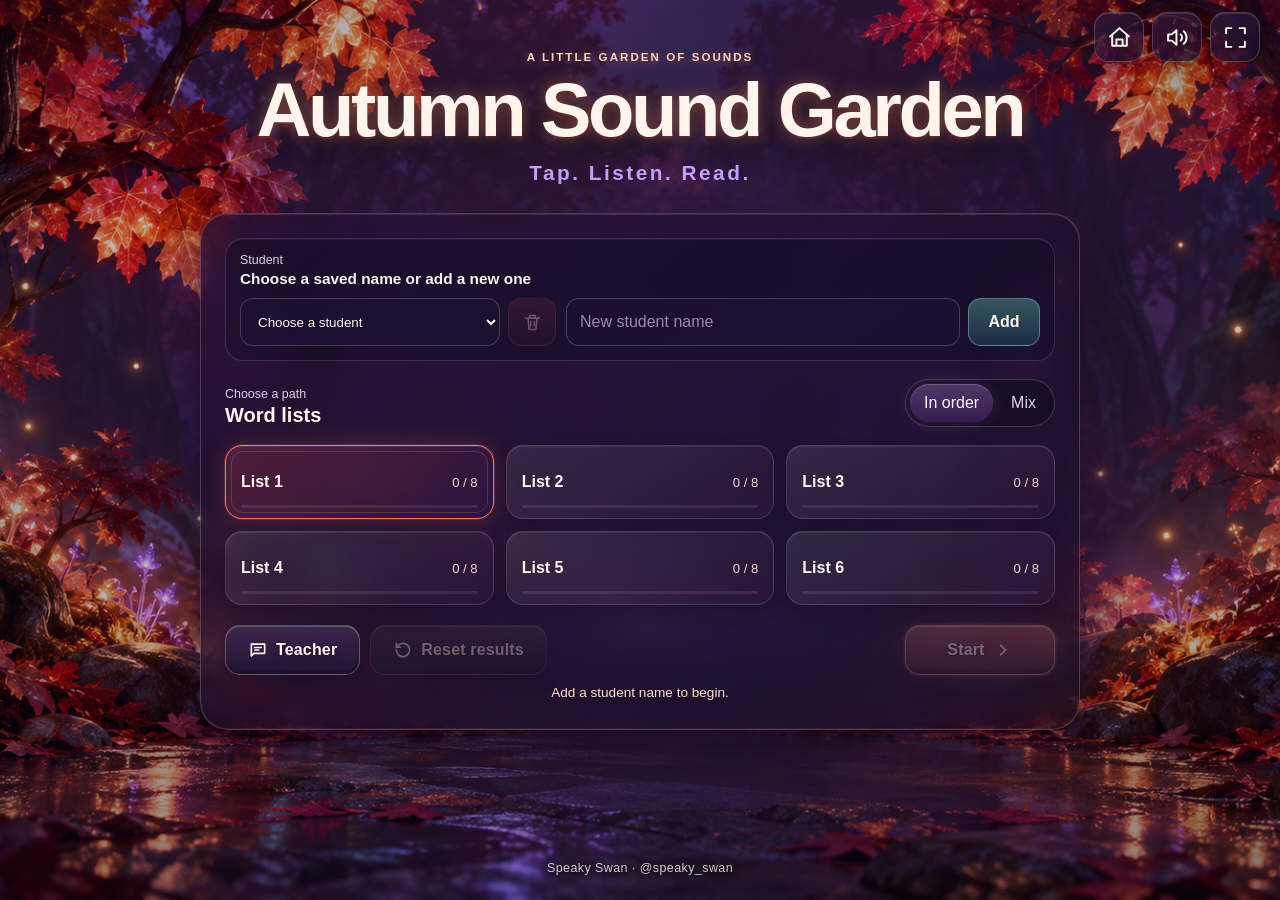
==== commit 292d290e: "Add student profile deletion" ====
--- a/index.html
+++ b/index.html
@@ -43,10 +43,15 @@
             <strong id="student-title">Choose a saved name or add a new one</strong>
           </div>
           <div class="student-controls">
-            <label class="sr-only" for="student-select">Saved students</label>
-            <select id="student-select" aria-label="Choose a saved student">
-              <option value="">Choose a student</option>
-            </select>
+            <div class="student-select-row">
+              <label class="sr-only" for="student-select">Saved students</label>
+              <select id="student-select" aria-label="Choose a saved student">
+                <option value="">Choose a student</option>
+              </select>
+              <button id="delete-student-button" class="student-delete-button" type="button" aria-label="Delete selected student" title="Delete selected student" disabled>
+                <svg aria-hidden="true" viewBox="0 0 24 24"><path d="M4 7h16M9 7V4h6v3M7 7l1 13h8l1-13M10 11v5M14 11v5"/></svg>
+              </button>
+            </div>
             <div class="student-create">
               <label class="sr-only" for="student-name-input">New student name</label>
               <input id="student-name-input" type="text" maxlength="30" autocomplete="name" placeholder="New student name">
--- a/styles.css
+++ b/styles.css
@@ -119,6 +119,7 @@
 .student-heading { margin-bottom: 10px; }
 .student-heading strong { display: block; color: var(--cream); font-size: .96rem; }
 .student-controls { display: grid; grid-template-columns: minmax(190px, .8fr) minmax(280px, 1.2fr); gap: 10px; }
+.student-select-row { display: grid; grid-template-columns: minmax(0, 1fr) 48px; gap: 8px; }
 .student-controls select, .student-create input { width: 100%; min-height: 48px; border: 1px solid rgba(255,245,236,.2); border-radius: 13px; color: var(--cream); background: rgba(29,16,48,.88); outline: none; }
 .student-controls select { padding: 9px 38px 9px 13px; cursor: pointer; }
 .student-controls select option { color: #21122f; background: #fff5ec; }
@@ -126,7 +127,10 @@
 .student-create input { padding: 9px 13px; }
 .student-create input::placeholder { color: rgba(223,207,230,.65); }
 .student-add-button { min-width: 72px; min-height: 48px; padding: 8px 15px; border: 1px solid rgba(150,238,225,.38); border-radius: 13px; color: var(--cream); font-weight: 800; background: linear-gradient(180deg, rgba(62,104,108,.8), rgba(30,49,72,.9)); cursor: pointer; }
-.student-controls select:focus-visible, .student-create input:focus-visible, .student-add-button:focus-visible { outline: 3px solid var(--mint); outline-offset: 2px; }
+.student-delete-button { width: 48px; height: 48px; padding: 0; display: grid; place-items: center; border: 1px solid rgba(255,118,92,.35); border-radius: 13px; color: #ffd4cb; background: linear-gradient(180deg, rgba(112,47,64,.74), rgba(48,24,49,.9)); cursor: pointer; }
+.student-delete-button:disabled { opacity: .35; cursor: not-allowed; }
+.student-delete-button svg { width: 21px; height: 21px; fill: none; stroke: currentColor; stroke-width: 1.8; stroke-linecap: round; stroke-linejoin: round; }
+.student-controls select:focus-visible, .student-create input:focus-visible, .student-add-button:focus-visible, .student-delete-button:focus-visible { outline: 3px solid var(--mint); outline-offset: 2px; }
 .continue-session { width: 100%; min-height: 52px; margin-top: 10px; padding: 9px 14px; display: grid; grid-template-columns: auto 1fr auto; align-items: center; gap: 10px; border: 1px solid rgba(242,174,85,.58); border-radius: 14px; color: var(--cream); text-align: left; background: linear-gradient(135deg, rgba(139,58,66,.82), rgba(69,33,92,.88)); box-shadow: inset 0 1px rgba(255,255,255,.18), 0 0 20px rgba(255,118,92,.12); cursor: pointer; }
 .continue-session[hidden] { display: none; }
 .continue-session > span { color: #ffd6b8; font-size: .78rem; font-weight: 800; text-transform: uppercase; letter-spacing: .1em; }
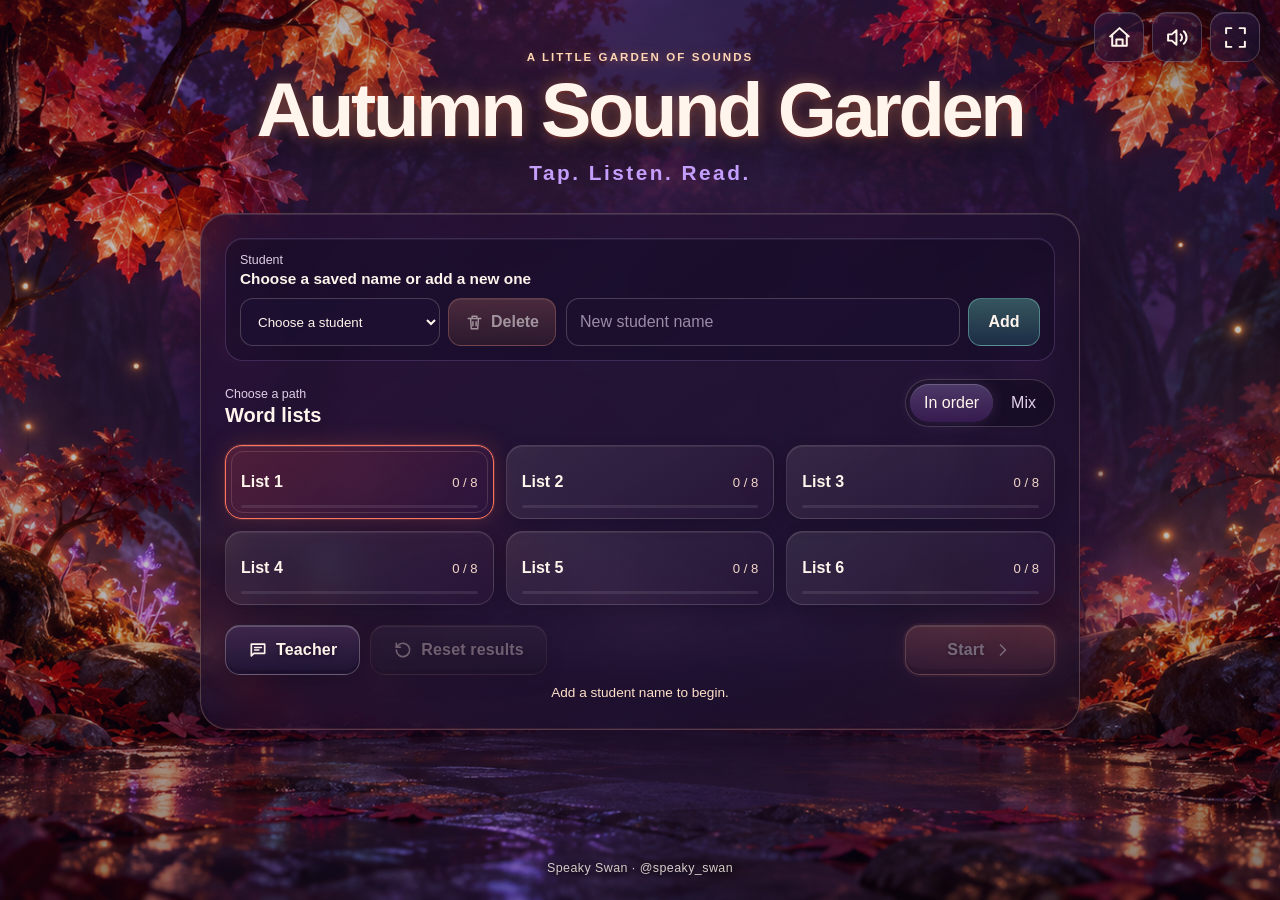
==== commit 512d9d47: "Make student delete button clearly visible" ====
--- a/index.html
+++ b/index.html
@@ -50,6 +50,7 @@
               </select>
               <button id="delete-student-button" class="student-delete-button" type="button" aria-label="Delete selected student" title="Delete selected student" disabled>
                 <svg aria-hidden="true" viewBox="0 0 24 24"><path d="M4 7h16M9 7V4h6v3M7 7l1 13h8l1-13M10 11v5M14 11v5"/></svg>
+                <span>Delete</span>
               </button>
             </div>
             <div class="student-create">
--- a/styles.css
+++ b/styles.css
@@ -119,7 +119,7 @@
 .student-heading { margin-bottom: 10px; }
 .student-heading strong { display: block; color: var(--cream); font-size: .96rem; }
 .student-controls { display: grid; grid-template-columns: minmax(190px, .8fr) minmax(280px, 1.2fr); gap: 10px; }
-.student-select-row { display: grid; grid-template-columns: minmax(0, 1fr) 48px; gap: 8px; }
+.student-select-row { display: grid; grid-template-columns: minmax(0, 1fr) 108px; gap: 8px; }
 .student-controls select, .student-create input { width: 100%; min-height: 48px; border: 1px solid rgba(255,245,236,.2); border-radius: 13px; color: var(--cream); background: rgba(29,16,48,.88); outline: none; }
 .student-controls select { padding: 9px 38px 9px 13px; cursor: pointer; }
 .student-controls select option { color: #21122f; background: #fff5ec; }
@@ -127,9 +127,9 @@
 .student-create input { padding: 9px 13px; }
 .student-create input::placeholder { color: rgba(223,207,230,.65); }
 .student-add-button { min-width: 72px; min-height: 48px; padding: 8px 15px; border: 1px solid rgba(150,238,225,.38); border-radius: 13px; color: var(--cream); font-weight: 800; background: linear-gradient(180deg, rgba(62,104,108,.8), rgba(30,49,72,.9)); cursor: pointer; }
-.student-delete-button { width: 48px; height: 48px; padding: 0; display: grid; place-items: center; border: 1px solid rgba(255,118,92,.35); border-radius: 13px; color: #ffd4cb; background: linear-gradient(180deg, rgba(112,47,64,.74), rgba(48,24,49,.9)); cursor: pointer; }
-.student-delete-button:disabled { opacity: .35; cursor: not-allowed; }
-.student-delete-button svg { width: 21px; height: 21px; fill: none; stroke: currentColor; stroke-width: 1.8; stroke-linecap: round; stroke-linejoin: round; }
+.student-delete-button { min-width: 108px; height: 48px; padding: 0 12px; display: flex; align-items: center; justify-content: center; gap: 7px; border: 1px solid rgba(255,118,92,.62); border-radius: 13px; color: #ffe3dc; font-weight: 800; background: linear-gradient(180deg, rgba(139,55,71,.92), rgba(67,29,54,.96)); box-shadow: inset 0 1px rgba(255,255,255,.12); cursor: pointer; }
+.student-delete-button:disabled { opacity: .62; filter: saturate(.55); cursor: not-allowed; }
+.student-delete-button svg { width: 19px; height: 19px; flex: 0 0 auto; fill: none; stroke: currentColor; stroke-width: 1.8; stroke-linecap: round; stroke-linejoin: round; }
 .student-controls select:focus-visible, .student-create input:focus-visible, .student-add-button:focus-visible, .student-delete-button:focus-visible { outline: 3px solid var(--mint); outline-offset: 2px; }
 .continue-session { width: 100%; min-height: 52px; margin-top: 10px; padding: 9px 14px; display: grid; grid-template-columns: auto 1fr auto; align-items: center; gap: 10px; border: 1px solid rgba(242,174,85,.58); border-radius: 14px; color: var(--cream); text-align: left; background: linear-gradient(135deg, rgba(139,58,66,.82), rgba(69,33,92,.88)); box-shadow: inset 0 1px rgba(255,255,255,.18), 0 0 20px rgba(255,118,92,.12); cursor: pointer; }
 .continue-session[hidden] { display: none; }
